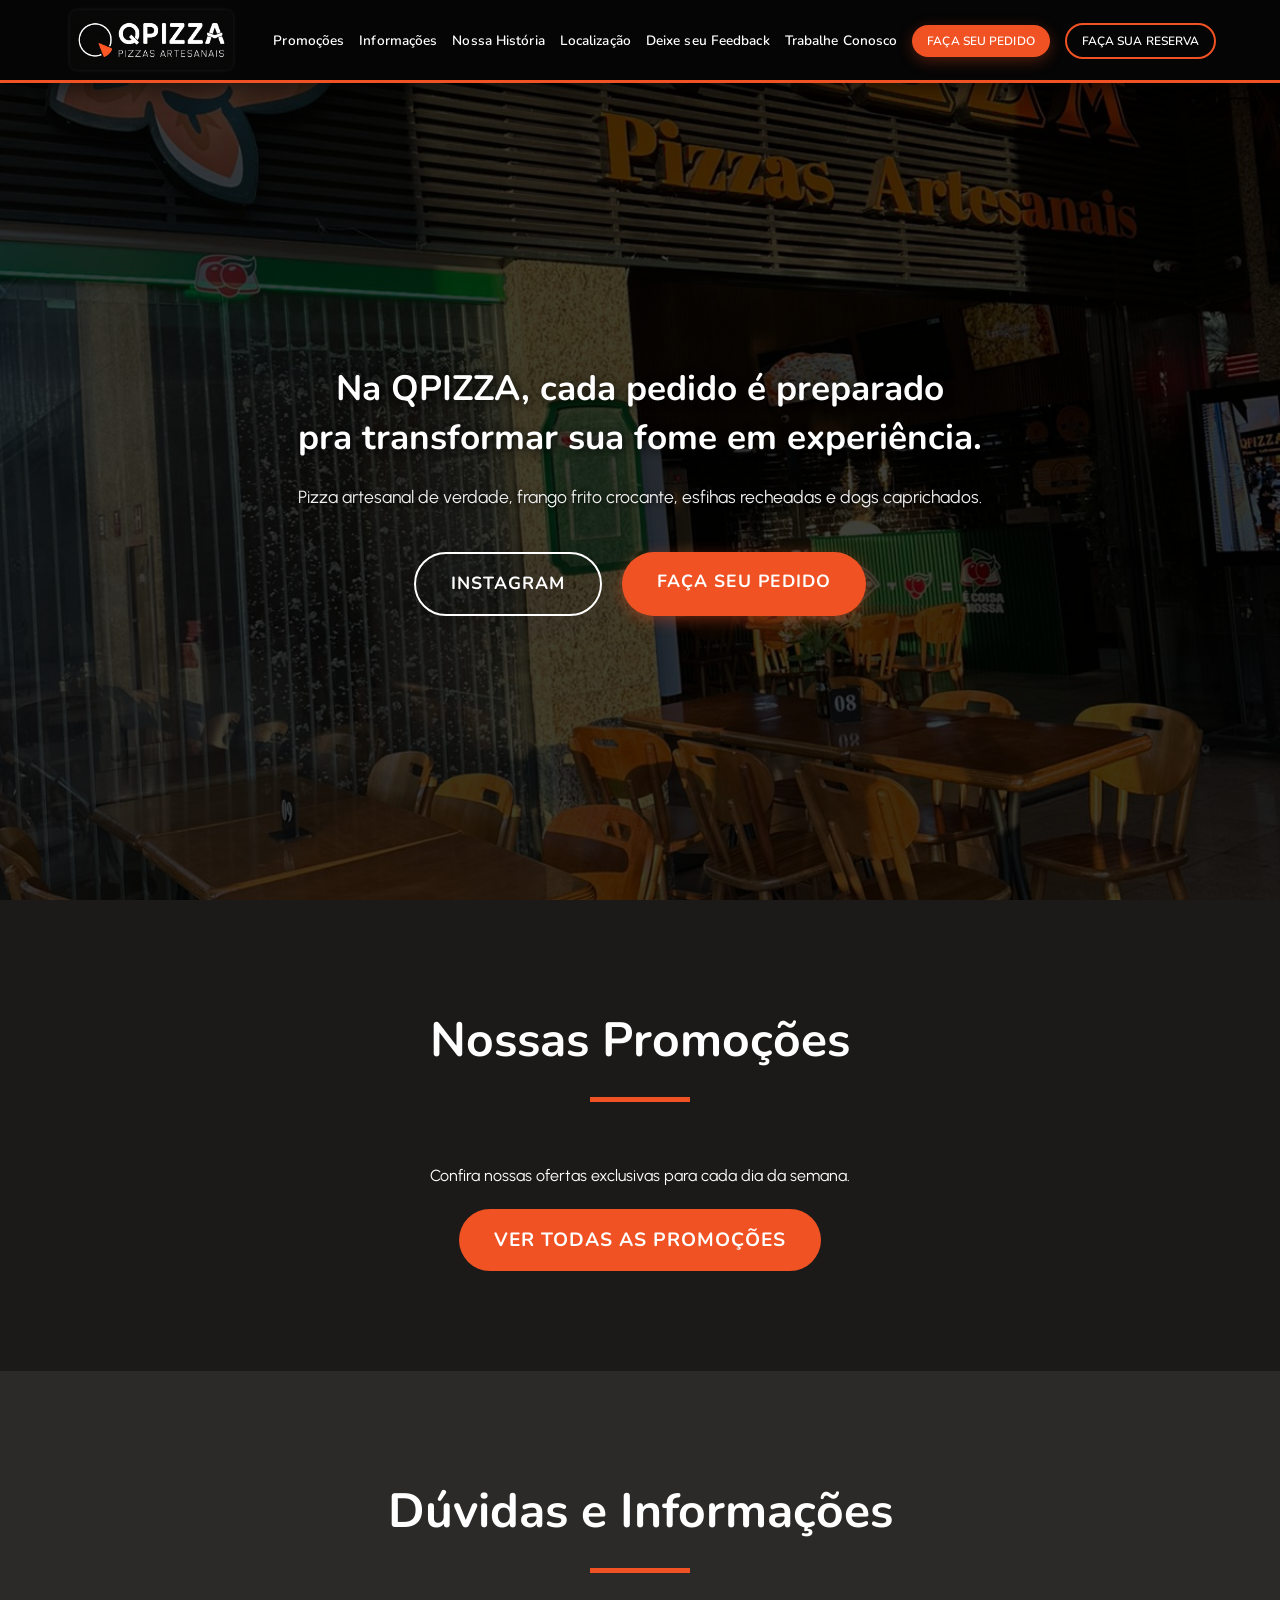
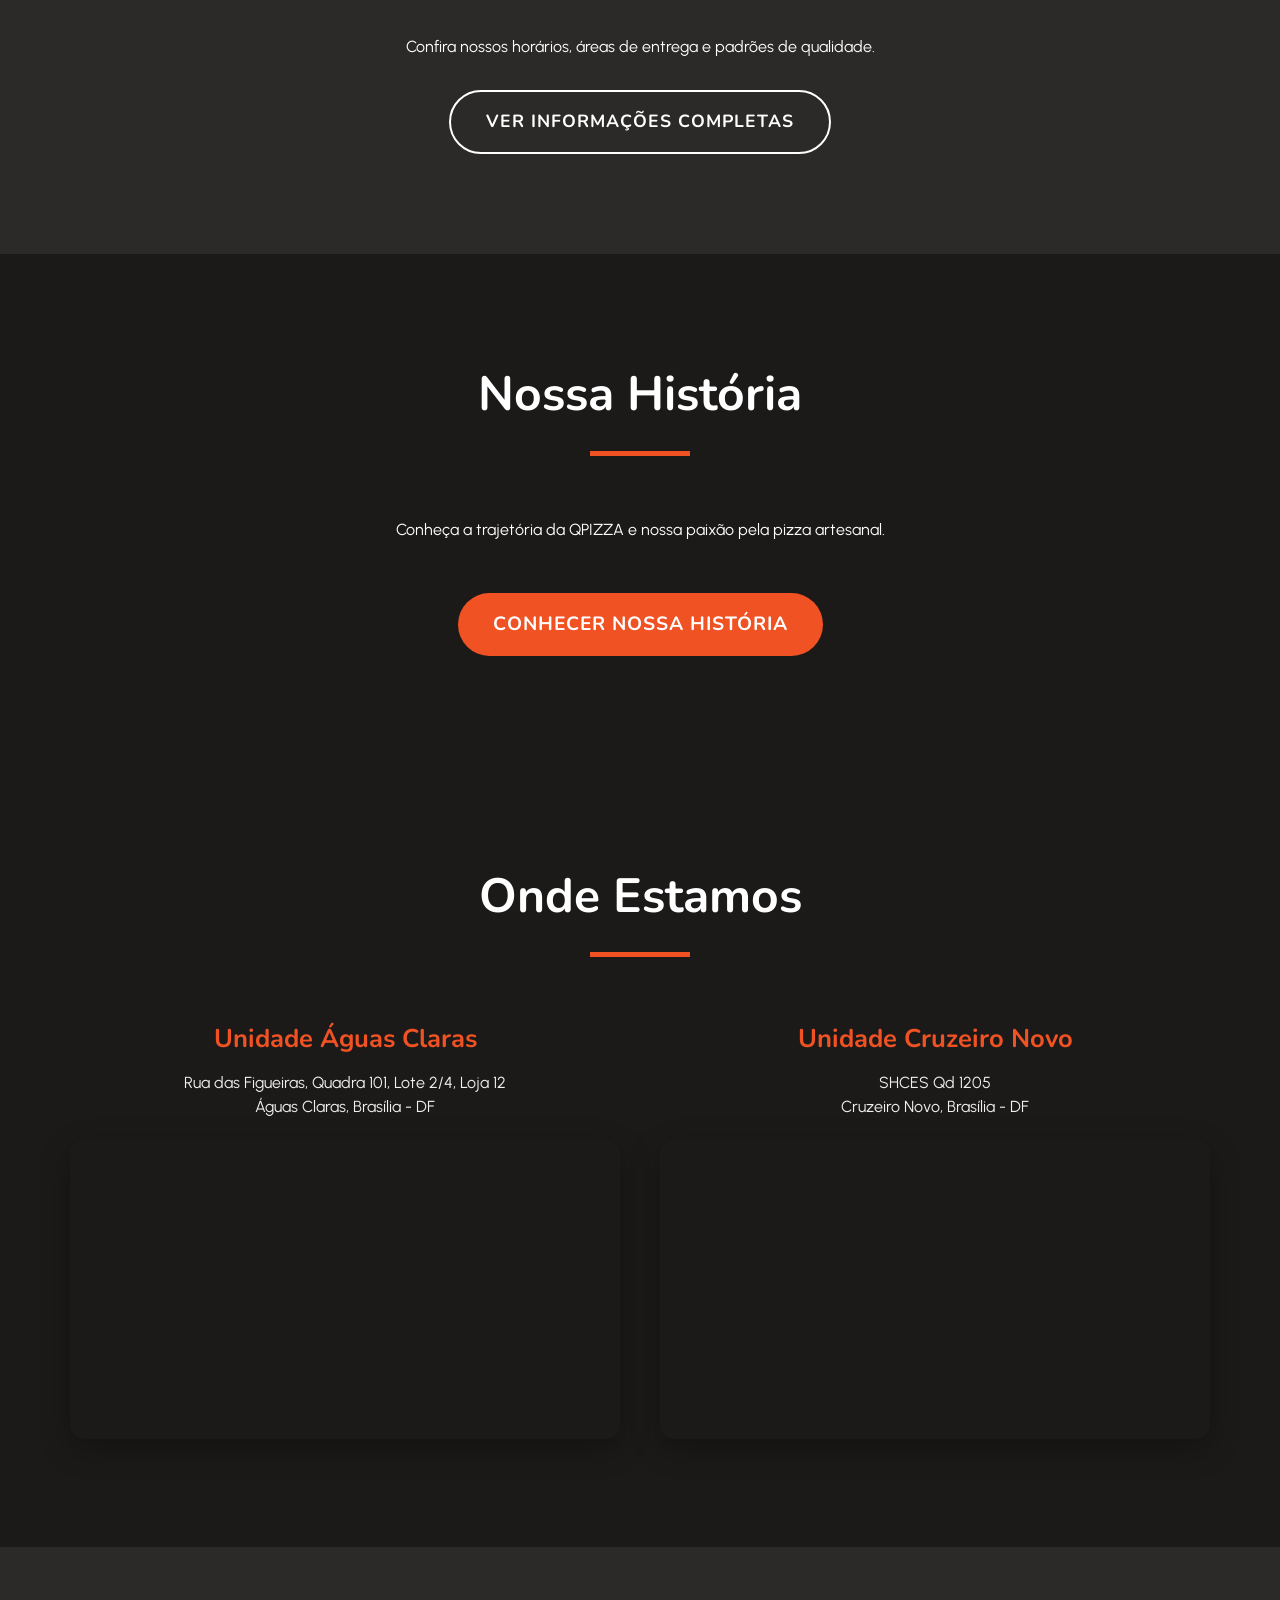
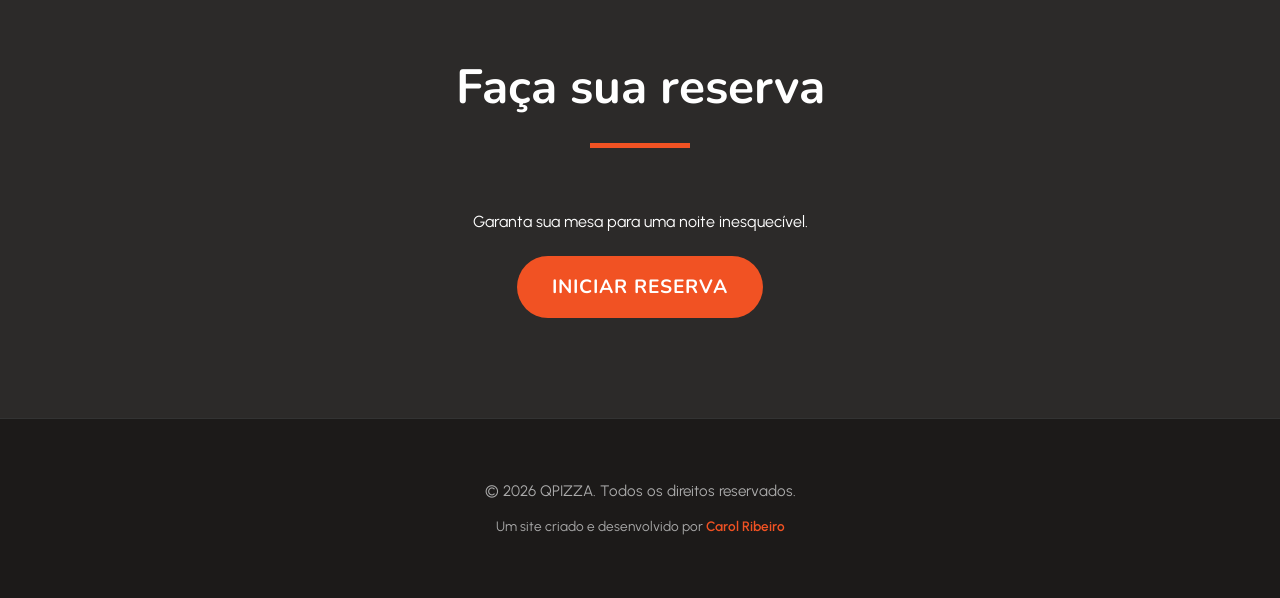
==== index.html @ 670485f4 "primeiro commit - site qpizza" ====
<!DOCTYPE html>
<html lang="pt-BR">
<head>
    <meta charset="UTF-8">
    <meta name="viewport" content="width=device-width, initial-scale=1.0">
    <title>QPIZZA - A Melhor Pizza da Região</title>
    <link rel="stylesheet" href="styles.css">
    <link rel="preconnect" href="https://fonts.googleapis.com">
    <link rel="preconnect" href="https://fonts.gstatic.com" crossorigin>
    <link href="https://fonts.googleapis.com/css2?family=Nunito:wght@700;800&family=Urbanist:wght@400;500;600&display=swap" rel="stylesheet">
</head>
<body>
    <header>
        <div class="container navbar">
            <div class="logo">
                <a href="index.html"><img src="qpizza2.logo.png" alt="QPIZZA Logo"></a>
            </div>
            <nav>
                <ul>
                    <li><a href="promocoes.html">Promoções</a></li>
                    <li><a href="informacoes.html">Informações</a></li>
                    <li><a href="historia.html">Nossa História</a></li>
                    <li><a href="index.html#localizacao">Localização</a></li>
                    <li><a href="feedback.html" target="_blank">Deixe seu Feedback</a></li>
                    <li><a href="trabalhe-conosco.html" target="_blank">Trabalhe Conosco</a></li>
                    <li><a href="#" class="btn-reserva btn-pedido-smart">Faça seu Pedido</a></li>
                    <li><a href="reserva.html" class="btn-reserva btn-reserva-outline">Faça sua reserva</a></li>
                </ul>
            </nav>
            <div class="menu-toggle" id="mobile-menu">
                <span></span>
                <span></span>
                <span></span>
            </div>
        </div>
    </header>

    <main>
        <section class="hero">
            <div class="container hero-content">
                <h1>Na QPIZZA, cada pedido é preparado<br>pra transformar sua fome em experiência.</h1>
                <p>Pizza artesanal de verdade, frango frito crocante, esfihas recheadas e dogs caprichados.</p>
                <div class="hero-buttons">
                    <a href="https://www.instagram.com/qpizzaartesanais/" target="_blank" class="btn btn-insta">Instagram</a>
                    <a href="#" class="btn btn-app btn-pedido-smart">Faça seu Pedido</a>
                </div>
            </div>
        </section>

        <section class="section">
            <div class="container text-center">
                <h2 class="section-title">Nossas Promoções</h2>
                <p>Confira nossas ofertas exclusivas para cada dia da semana.</p>
                <a href="promocoes.html" class="btn btn-cta">Ver todas as promoções</a>
            </div>
        </section>

        <section class="section bg-alt">
            <div class="container text-center">
                <h2 class="section-title">Dúvidas e Informações</h2>
                <p style="margin-bottom: 30px;">Confira nossos horários, áreas de entrega e padrões de qualidade.</p>
                <a href="informacoes.html" class="btn btn-insta">Ver informações completas</a>
            </div>
        </section>

        <section class="section">
            <div class="container text-center">
                <h2 class="section-title">Nossa História</h2>
                <p style="margin-bottom: 30px;">Conheça a trajetória da QPIZZA e nossa paixão pela pizza artesanal.</p>
                <a href="historia.html" class="btn btn-cta">Conhecer nossa história</a>
            </div>
        </section>

        <section id="localizacao" class="section">
            <div class="container">
                <h2 class="section-title">Onde Estamos</h2>
                <div class="locations-grid">
                    <!-- Unidade Águas Claras -->
                    <div class="location-item">
                        <div class="address">
                            <h3>Unidade Águas Claras</h3>
                            <p>Rua das Figueiras, Quadra 101, Lote 2/4, Loja 12</p>
                            <p>Águas Claras, Brasília - DF</p>
                        </div>
                        <div class="map-container">
                            <iframe 
                                src="https://www.google.com/maps/embed?pb=!1m18!1m12!1m3!1d3838.283187265113!2d-48.0268503!3d-15.8417122!2m3!1f0!2f0!3f0!3m2!1i1024!2i768!4f13.1!3m3!1m2!1s0x935a3311f9535f29%3A0xc6c4f9a742886a11!2sR.%20das%20Figueiras%2C%20101%20-%20%C3%81guas%20Claras%2C%20Bras%C3%ADlia%20-%20DF%2C%2071906-750!5e0!3m2!1spt-BR!2sbr!4v1716300000000!5m2!1spt-BR!2sbr" 
                                width="100%" 
                                height="300" 
                                style="border:0; border-radius: 15px; box-shadow: 0 10px 30px rgba(0,0,0,0.3);" 
                                allowfullscreen="" 
                                loading="lazy" 
                                referrerpolicy="no-referrer-when-downgrade">
                            </iframe>
                        </div>
                    </div>

                    <!-- Unidade Cruzeiro Novo -->
                    <div class="location-item">
                        <div class="address">
                            <h3>Unidade Cruzeiro Novo</h3>
                            <p>SHCES Qd 1205</p>
                            <p>Cruzeiro Novo, Brasília - DF</p>
                        </div>
                        <div class="map-container">
                            <iframe 
                                src="https://maps.google.com/maps?q=SHCES%20Qd%201205%20-%20Cruzeiro%20Novo%2C%20Bras%C3%ADlia%20-%20DF%2C%2070658-250&t=&z=15&ie=UTF8&iwloc=&output=embed" 
                                width="100%" 
                                height="300" 
                                style="border:0; border-radius: 15px; box-shadow: 0 10px 30px rgba(0,0,0,0.3);" 
                                allowfullscreen="" 
                                loading="lazy" 
                                referrerpolicy="no-referrer-when-downgrade">
                            </iframe>
                        </div>
                    </div>
                </div>
            </div>
        </section>

        <section id="reserva" class="section bg-alt">
            <div class="container text-center">
                <h2 class="section-title">Faça sua reserva</h2>
                <p>Garanta sua mesa para uma noite inesquecível.</p>
                <a href="reserva.html" class="btn btn-cta">Iniciar Reserva</a>
            </div>
        </section>
    </main>

    <!-- Modal de Seleção de App -->
    <div id="modal-app" class="modal">
        <div class="modal-content">
            <span class="close-modal" id="close-app-modal">&times;</span>
            <h3 style="color: var(--brand-orange); margin-bottom: 10px;">Baixe nosso App</h3>
            <p style="color: var(--text-muted);">Escolha sua loja de aplicativos para fazer seu pedido:</p>
            
            <div class="app-selection-grid">
                <a href="https://apps.apple.com/br/app/qpizza-artesanais/id6746797108" target="_blank" class="app-option">
                    <img src="https://upload.wikimedia.org/wikipedia/commons/6/67/App_Store_%28iOS%29.svg" alt="App Store">
                    <span>iOS (iPhone)</span>
                </a>
                <a href="https://play.google.com/store/apps/details?id=com.wabiz.delivery.qpizzapp" target="_blank" class="app-option">
                    <img src="https://upload.wikimedia.org/wikipedia/commons/d/d0/Google_Play_Arrow_logo.svg" alt="Google Play">
                    <span>Android</span>
                </a>
            </div>
        </div>
    </div>

    <footer>
        <div class="container text-center">
            <p>&copy; 2026 QPIZZA. Todos os direitos reservados.</p>
            <p style="margin-top: 10px; font-size: 0.85rem;">Um site criado e desenvolvido por <a href="https://www.instagram.com/carolribeirodev/" target="_blank" style="color: var(--brand-orange); text-decoration: none; font-weight: 600;">Carol Ribeiro</a></p>
        </div>
    </footer>

    <script>
        // Menu Mobile
        const menuToggle = document.getElementById('mobile-menu');
        const nav = document.querySelector('nav ul');
        menuToggle.addEventListener('click', () => {
            nav.classList.toggle('active');
            menuToggle.classList.toggle('active');
        });

        // App Selection Modal Logic
        const modalApp = document.getElementById('modal-app');
        const btnPedido = document.querySelectorAll('.btn-pedido-smart');
        const closeAppModal = document.getElementById('close-app-modal');

        btnPedido.forEach(btn => {
            btn.addEventListener('click', (e) => {
                e.preventDefault();
                modalApp.style.display = 'flex';
            });
        });

        closeAppModal.onclick = () => {
            modalApp.style.display = 'none';
        };

        window.onclick = (event) => {
            if (event.target == modalApp) {
                modalApp.style.display = 'none';
            }
        };
    </script>
</body>
</html>
---- styles.css ----
:root {
    --bg-dark: #1c1a19;
    --bg-alt: #2c2a29;
    --brand-orange: #f15223;
    --text-light: #ffffff;
    --text-muted: #dddddd;
    --transition: all 0.3s ease;
}

* {
    margin: 0;
    padding: 0;
    box-sizing: border-box;
}

body {
    font-family: 'Urbanist', sans-serif;
    background-color: var(--bg-dark);
    color: var(--text-light);
    line-height: 1.7;
    scroll-behavior: smooth;
    -webkit-font-smoothing: antialiased;
}

h1, h2, h3, h4, h5, h6 {
    font-family: 'Nunito', sans-serif;
}

.promo-price, .pizza-preco, .preco-unico {
    color: #ffffff;
    text-shadow: 0 0 18px rgba(241, 82, 35, 0.7);
}

nav a, .btn, .btn-reserva, .section-title {
    font-family: 'Nunito', sans-serif;
}

.container {
    max-width: 1200px;
    margin: 0 auto;
    padding: 0 30px;
}

.text-center {
    text-align: center;
}

/* Header & Navigation */
header {
    background-color: rgb(5, 5, 5);
    padding: 10px 0;
    position: fixed;
    width: 100%;
    top: 0;
    z-index: 1000;
    border-bottom: 3px solid var(--brand-orange);
    box-shadow: 0 4px 20px rgba(0,0,0,0.5);
}

.navbar {
    display: flex;
    justify-content: space-between;
    align-items: center;
    flex-wrap: nowrap; /* Force single line */
}

.logo {
    flex-shrink: 0; /* Don't allow logo to shrink */
}

.logo img {
    height: 60px; /* Slightly reduced base height */
    width: auto;
    object-fit: contain;
    display: block;
    border-radius: 8px;
    transition: var(--transition);
    filter: brightness(1.1) contrast(1.1) drop-shadow(0 0 2px rgba(255,255,255,0.1));
}

nav {
    flex-grow: 1;
    display: flex;
    justify-content: flex-end;
    padding-left: 40px; /* Increased spacing between logo and menu */
}

nav ul {
    display: flex;
    list-style: none;
    align-items: center;
    gap: 15px; /* Balanced spacing */
}

nav ul li {
    margin-left: 0;
}

nav ul li a {
    color: var(--text-light);
    text-decoration: none;
    font-weight: 600;
    font-size: 0.85rem; /* Better base size for 7 items */
    letter-spacing: 0.1px;
    transition: var(--transition);
    white-space: nowrap;
}

nav ul li a:hover {
    color: var(--brand-orange);
}

.btn-reserva {
    background-color: var(--brand-orange);
    padding: 8px 15px;
    border-radius: 50px;
    color: #fff !important;
    text-transform: uppercase;
    font-size: 0.75rem !important;
    box-shadow: 0 4px 15px rgba(241, 82, 35, 0.3);
}

.btn-reserva-outline {
    background-color: transparent !important;
    border: 2px solid var(--brand-orange);
    box-shadow: none !important;
}

.btn-reserva:hover {
    background-color: #d1421b;
    transform: translateY(-2px);
}

.btn-reserva-outline:hover {
    background-color: var(--brand-orange) !important;
    color: #fff !important;
}

/* Intermediate screens adjustment */
@media (max-width: 1200px) and (min-width: 1025px) {
    .container {
        padding: 0 15px;
    }
    nav ul {
        gap: 10px;
    }
    nav ul li a {
        font-size: 0.8rem;
    }
}

@media (max-width: 1024px) and (min-width: 769px) {
    .container {
        padding: 0 10px;
    }
    .logo img {
        height: 45px;
    }
    nav ul {
        gap: 8px;
    }
    nav ul li a {
        font-size: 0.75rem;
    }
    .btn-reserva {
        padding: 5px 10px;
        font-size: 0.7rem !important;
    }
}

/* Mobile Menu */
.menu-toggle {
    display: none;
    flex-direction: column;
    cursor: pointer;
}

.menu-toggle span {
    width: 25px;
    height: 3px;
    background-color: var(--text-light);
    margin: 4px 0;
    transition: var(--transition);
}

/* Hero Section */
.hero {
    height: 100vh;
    background: linear-gradient(rgba(0,0,0,0.75), rgba(0,0,0,0.75)), url('fundo site.jpeg') center/cover no-repeat;
    display: flex;
    align-items: center;
    justify-content: center;
    text-align: center;
    padding-top: 80px;
}

.hero-content h1 {
    font-size: 2.2rem;
    font-weight: 700;
    margin-bottom: 20px;
    color: #ffffff;
    text-shadow: 2px 2px 10px rgba(0,0,0,0.8);
    line-height: 1.4;
    max-width: 900px;
    margin-left: auto;
    margin-right: auto;
    white-space: nowrap;
}

.hero-content p {
    font-size: 1.1rem;
    margin-bottom: 40px;
    color: #f0f0f0;
    white-space: nowrap;
    margin-left: auto;
    margin-right: auto;
    text-shadow: 1px 1px 5px rgba(0,0,0,0.8);
}

.hero-buttons {
    display: flex;
    gap: 20px;
    justify-content: center;
}

.btn {
    display: inline-block;
    padding: 15px 35px;
    border-radius: 50px;
    text-decoration: none;
    font-weight: 700;
    font-size: 1.1rem;
    transition: var(--transition);
    cursor: pointer;
    text-transform: uppercase;
    letter-spacing: 1px;
}

.btn-insta {
    background-color: transparent;
    border: 2px solid #ffffff;
    color: #ffffff;
}

.btn-insta:hover {
    background-color: #ffffff;
    color: var(--bg-dark);
    transform: translateY(-3px);
}

.btn-app {
    background-color: var(--brand-orange);
    color: #fff;
    box-shadow: 0 4px 15px rgba(241, 82, 35, 0.4);
}

.btn-app:hover {
    background-color: #d1421b;
    transform: translateY(-3px);
}

.btn-cta {
    background-color: var(--brand-orange);
    color: #fff;
    font-size: 1.2rem;
    margin-top: 20px;
}

/* Sections */
.section {
    padding: 100px 0;
}

.bg-alt {
    background-color: var(--bg-alt);
}

.section-title {
    text-align: center;
    font-size: 3rem;
    font-weight: 700;
    margin-bottom: 60px;
    position: relative;
    padding-bottom: 20px;
    color: #ffffff;
}

.section-title::after {
    content: '';
    position: absolute;
    width: 100px;
    height: 5px;
    background-color: var(--brand-orange);
    bottom: 0;
    left: 50%;
    transform: translateX(-50%);
}

/* Grid & Cards */
.grid {
    display: grid;
    grid-template-columns: repeat(auto-fit, minmax(320px, 1fr));
    gap: 40px;
}

.card {
    background-color: var(--bg-alt);
    padding: 40px;
    border-radius: 15px;
    border-left: 8px solid var(--brand-orange);
    transition: var(--transition);
    box-shadow: 0 10px 30px rgba(0,0,0,0.2);
}

.card:hover {
    transform: translateY(-10px);
    box-shadow: 0 15px 40px rgba(0,0,0,0.4);
}

.card h3 {
    color: var(--brand-orange);
    font-size: 1.6rem;
    font-weight: 700;
    margin-bottom: 15px;
}

.card p {
    font-size: 1.1rem;
    color: #eeeeee;
}

/* Info & Location */
.info-content p {
    margin-bottom: 20px;
    font-size: 1.2rem;
    color: #f9f9f9;
}

.info-content strong {
    color: var(--brand-orange);
}

.locations-grid {
    display: grid;
    grid-template-columns: repeat(auto-fit, minmax(300px, 1fr)); /* Adjusted min-width */
    gap: 40px;
}

.location-item {
    display: flex;
    flex-direction: column;
    gap: 20px;
}

.address {
    text-align: center;
    color: #f0f0f0;
}

.address h3 {
    color: var(--brand-orange);
    font-size: 1.6rem; /* Slightly smaller */
    margin-bottom: 10px;
    font-weight: 700;
}

.address p {
    font-size: 1rem;
    line-height: 1.5;
}

/* Footer */
footer {
    padding: 60px 0;
    border-top: 1px solid #333;
    color: #aaaaaa;
    font-size: 0.95rem;
}

/* Modal Styles */
.modal {
    display: none;
    position: fixed;
    z-index: 2000;
    left: 0;
    top: 0;
    width: 100%;
    height: 100%;
    background-color: rgba(0,0,0,0.85);
    align-items: center;
    justify-content: center;
    backdrop-filter: blur(5px);
}

.modal-content {
    background-color: var(--bg-alt);
    padding: 40px;
    border-radius: 20px;
    width: 90%;
    max-width: 500px;
    position: relative;
    box-shadow: 0 20px 50px rgba(0,0,0,0.5);
    border: 1px solid #444;
    text-align: center;
}

.app-selection-grid {
    display: grid;
    grid-template-columns: 1fr 1fr;
    gap: 20px;
    margin-top: 30px;
}

.app-option {
    display: flex;
    flex-direction: column;
    align-items: center;
    gap: 15px;
    padding: 20px;
    background-color: #1c1a19;
    border-radius: 15px;
    text-decoration: none;
    color: #fff;
    transition: var(--transition);
    border: 1px solid transparent;
}

.app-option:hover {
    transform: translateY(-5px);
    border-color: var(--brand-orange);
    background-color: #252322;
}

.app-option img {
    width: 50px;
    height: 50px;
}

.app-option span {
    font-weight: 600;
    font-size: 0.9rem;
}

.close-modal {
    position: absolute;
    right: 20px;
    top: 15px;
    font-size: 30px;
    color: #fff;
    cursor: pointer;
    transition: var(--transition);
}

.close-modal:hover {
    color: var(--brand-orange);
}

.modal-content h3 {
    margin-bottom: 25px;
    color: var(--brand-orange);
    text-align: center;
    font-size: 1.8rem;
}

.form-group {
    margin-bottom: 20px;
}

.form-group label {
    display: block;
    margin-bottom: 8px;
    font-weight: 600;
    color: #ddd;
}

.form-group input, .form-group select {
    width: 100%;
    padding: 12px;
    border-radius: 8px;
    border: 1px solid #444;
    background-color: #1c1a19;
    color: #fff;
    font-family: inherit;
    font-size: 1rem;
}

.form-group input:focus {
    outline: none;
    border-color: var(--brand-orange);
}

.w-100 {
    width: 100%;
}

/* Success Step */
.success-icon {
    font-size: 4rem;
    margin-bottom: 20px;
}

.verificador-box {
    background-color: #1c1a19;
    padding: 20px;
    border-radius: 12px;
    border: 2px dashed var(--brand-orange);
    margin: 25px 0;
}

#codigo-verificador {
    font-size: 2rem;
    font-weight: 700;
    color: var(--brand-orange);
    letter-spacing: 3px;
    margin-top: 5px;
}

.warning-text {
    color: #ffcc00;
    margin-bottom: 25px;
}

/* Responsive */
@media (max-width: 992px) {
    .hero-content h1 {
        font-size: 3.2rem;
    }
}

@media (max-width: 768px) {
    .container {
        padding: 0 20px;
    }

    /* Navbar Mobile Fix */
    header {
        padding: 5px 0;
    }

    .navbar {
        height: 70px;
    }

    .logo img {
        height: 50px;
    }

    nav ul {
        display: none;
        flex-direction: column;
        position: absolute;
        top: 100%;
        left: 0;
        width: 100%;
        background-color: rgba(28, 26, 25, 0.98);
        padding: 30px 20px;
        border-bottom: 3px solid var(--brand-orange);
        box-shadow: 0 10px 20px rgba(0,0,0,0.5);
        max-height: calc(100vh - 70px);
        overflow-y: auto;
    }

    nav ul.active {
        display: flex;
    }

    nav ul li {
        margin: 10px 0;
        width: 100%;
        text-align: center;
    }

    nav ul li a {
        display: block;
        padding: 10px;
        font-size: 1.2rem;
    }

    .btn-reserva {
        display: inline-block !important;
        width: auto;
        margin-top: 10px;
    }

    .menu-toggle {
        display: flex;
        padding: 10px;
    }

    /* Hero Responsive */
    .hero {
        padding-top: 100px;
        height: auto;
        min-height: 100vh;
    }

    .hero-content h1 {
        font-size: 2.5rem;
    }

    .hero-content p {
        font-size: 1.1rem;
        padding: 0 10px;
    }

    .hero-buttons {
        flex-direction: column;
        gap: 15px;
        padding: 0 40px;
    }

    .btn {
        width: 100%;
        padding: 12px 20px;
    }

    /* Sections */
    .section {
        padding: 60px 0;
    }

    .section-title {
        font-size: 2rem;
        margin-bottom: 40px;
    }

    .grid {
        grid-template-columns: 1fr;
        gap: 20px;
    }

    .card {
        padding: 25px;
    }

    .map-container iframe {
        height: 250px;
    }
}

@media (max-width: 480px) {
    .hero-content h1 {
        font-size: 2rem;
    }
    
    .section-title {
        font-size: 1.8rem;
    }

    .reserva-container {
        padding: 25px 15px;
    }
}
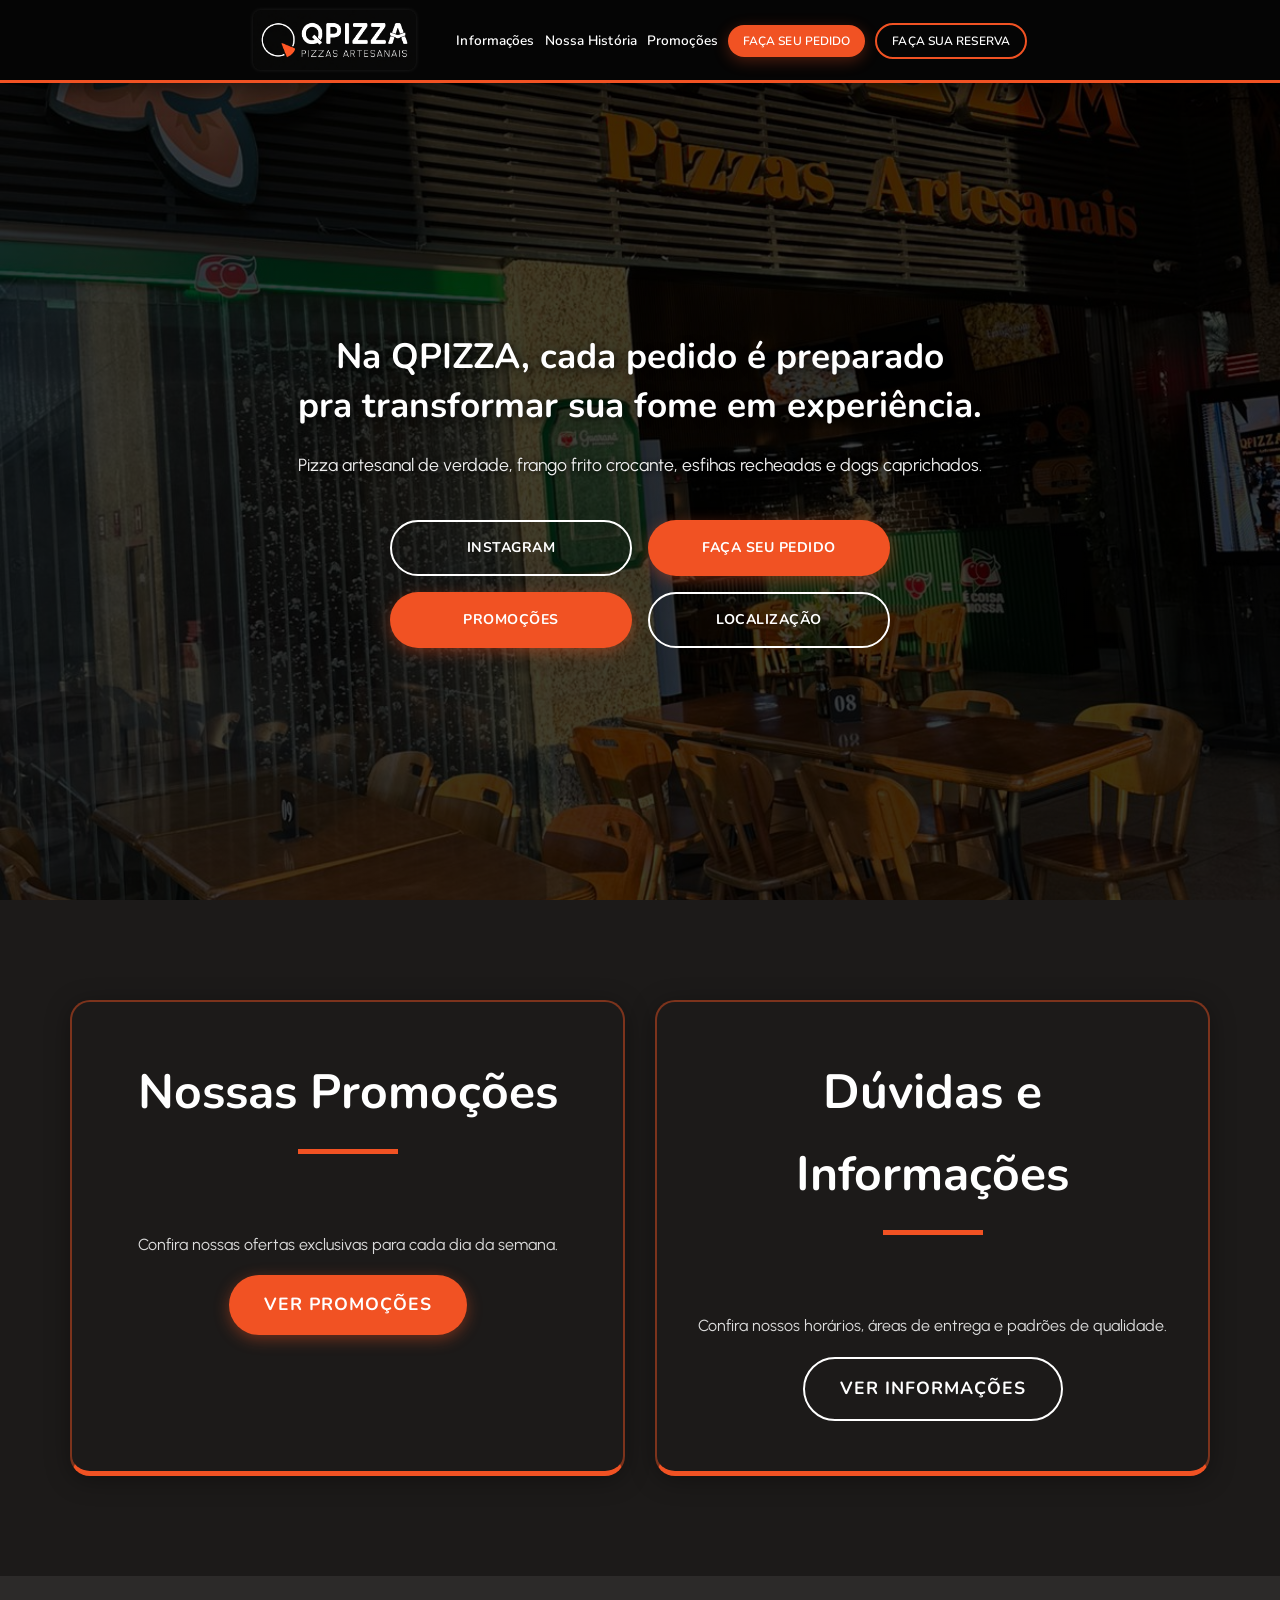
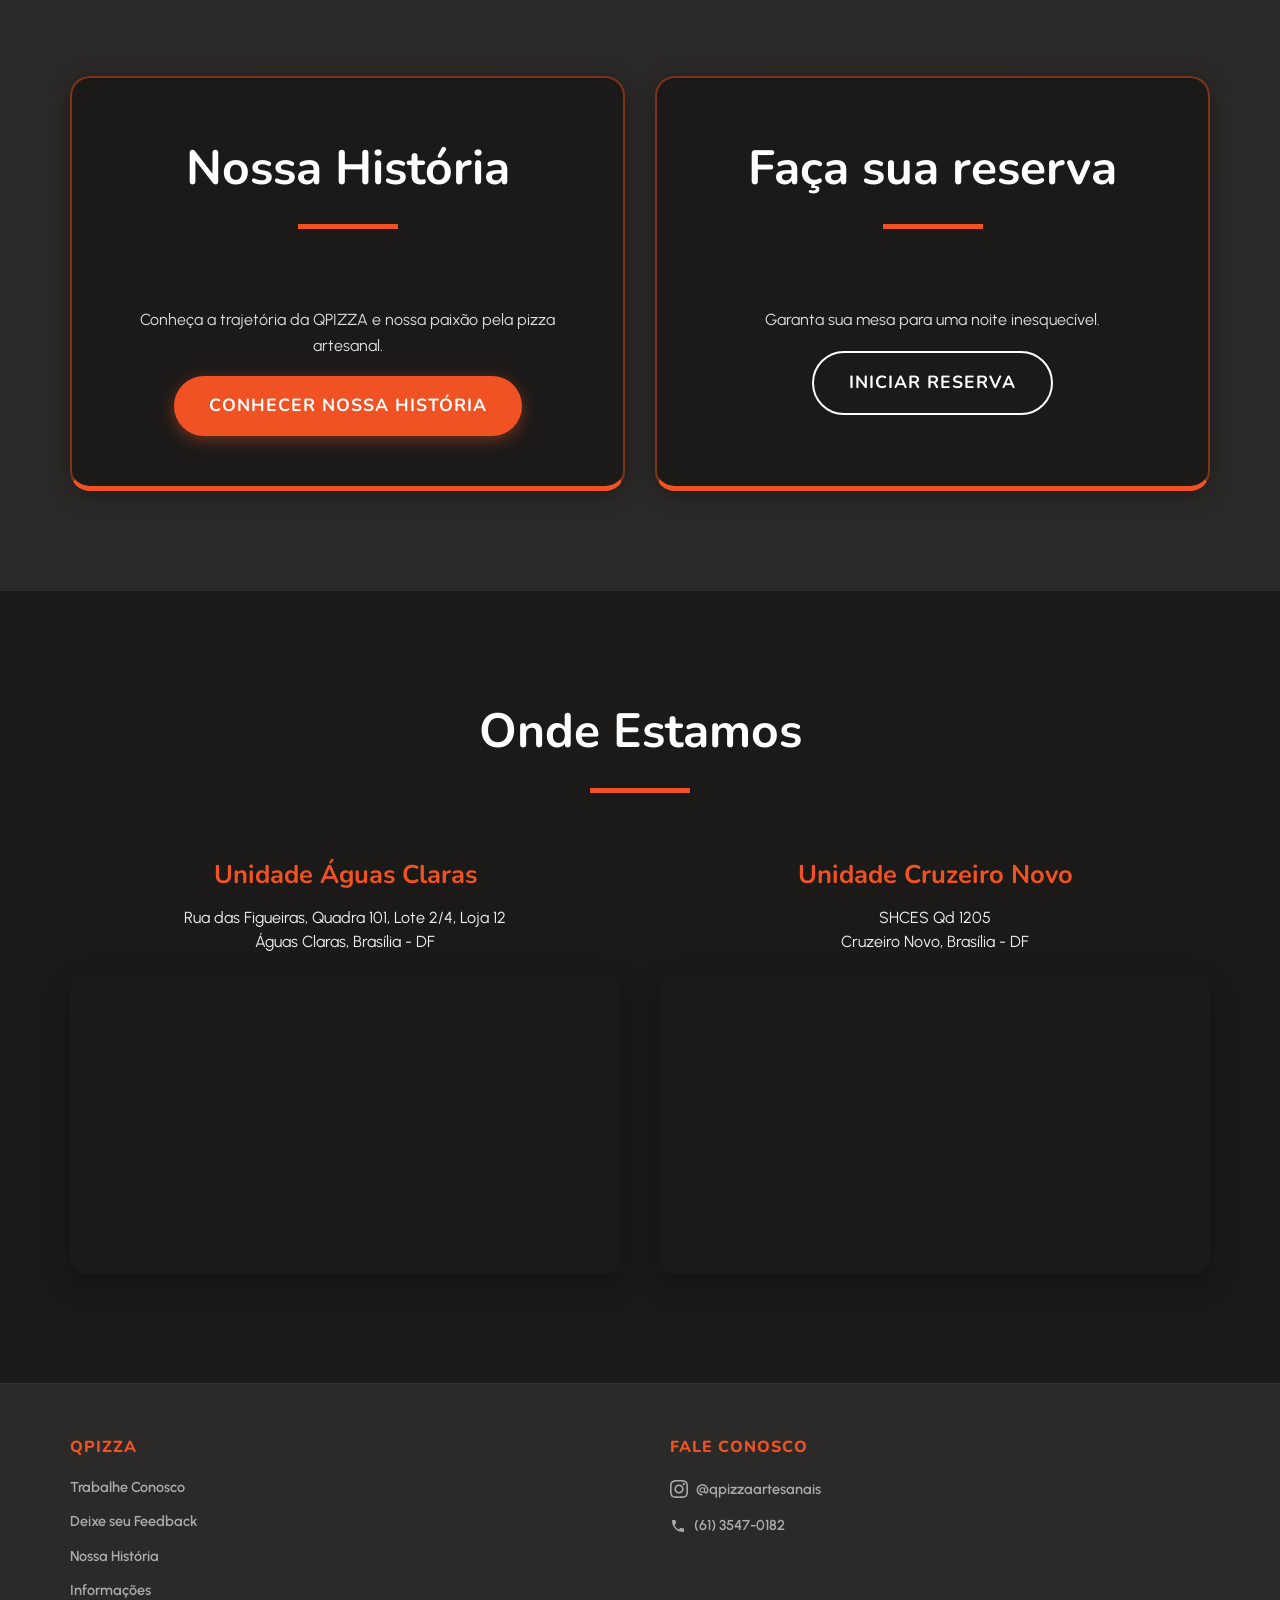
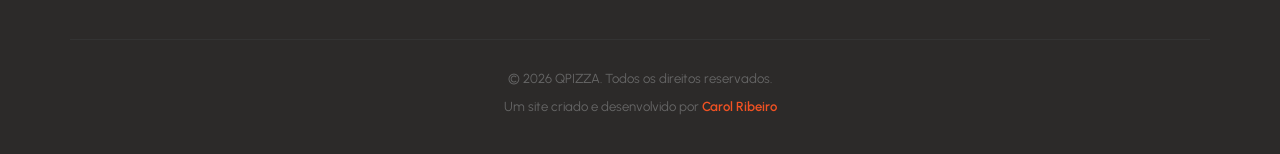
==== commit da9f910a: "Atualização" ====
--- a/index.html
+++ b/index.html
@@ -3,6 +3,8 @@
 <head>
     <meta charset="UTF-8">
     <meta name="viewport" content="width=device-width, initial-scale=1.0">
+    <link rel="icon" href="qpizza_favicon.ico">
+    <link rel="apple-touch-icon" href="qpizza_favicon-512.png">
     <title>QPIZZA - A Melhor Pizza da Região</title>
     <link rel="stylesheet" href="styles.css">
     <link rel="preconnect" href="https://fonts.googleapis.com">
@@ -17,13 +19,10 @@
             </div>
             <nav>
                 <ul>
-                    <li><a href="promocoes.html">Promoções</a></li>
                     <li><a href="informacoes.html">Informações</a></li>
                     <li><a href="historia.html">Nossa História</a></li>
-                    <li><a href="index.html#localizacao">Localização</a></li>
-                    <li><a href="feedback.html" target="_blank">Deixe seu Feedback</a></li>
-                    <li><a href="trabalhe-conosco.html" target="_blank">Trabalhe Conosco</a></li>
-                    <li><a href="#" class="btn-reserva btn-pedido-smart">Faça seu Pedido</a></li>
+                    <li><a href="promocoes.html">Promoções</a></li>
+                    <li><a href="https://qpizza.wabiz.delivery/#!#setStore" target="_blank" class="btn-reserva">Faça seu Pedido</a></li>
                     <li><a href="reserva.html" class="btn-reserva btn-reserva-outline">Faça sua reserva</a></li>
                 </ul>
             </nav>
@@ -42,32 +41,44 @@
                 <p>Pizza artesanal de verdade, frango frito crocante, esfihas recheadas e dogs caprichados.</p>
                 <div class="hero-buttons">
                     <a href="https://www.instagram.com/qpizzaartesanais/" target="_blank" class="btn btn-insta">Instagram</a>
-                    <a href="#" class="btn btn-app btn-pedido-smart">Faça seu Pedido</a>
+                    <a href="https://qpizza.wabiz.delivery/#!#setStore" target="_blank" class="btn btn-app">Faça seu Pedido</a>
+                    <a href="promocoes.html" class="btn btn-app">Promoções</a>
+                    <a href="#localizacao" class="btn btn-insta">Localização</a>
                 </div>
             </div>
         </section>
 
         <section class="section">
-            <div class="container text-center">
-                <h2 class="section-title">Nossas Promoções</h2>
-                <p>Confira nossas ofertas exclusivas para cada dia da semana.</p>
-                <a href="promocoes.html" class="btn btn-cta">Ver todas as promoções</a>
+            <div class="container">
+                <div class="destaques-grid">
+                    <div class="destaque-card destaque-card-marcado">
+                        <h2 class="section-title">Nossas Promoções</h2>
+                        <p>Confira nossas ofertas exclusivas para cada dia da semana.</p>
+                        <a href="promocoes.html" class="btn btn-app">Ver promoções</a>
+                    </div>
+                    <div class="destaque-card destaque-card-marcado">
+                        <h2 class="section-title">Dúvidas e Informações</h2>
+                        <p>Confira nossos horários, áreas de entrega e padrões de qualidade.</p>
+                        <a href="informacoes.html" class="btn btn-insta">Ver informações</a>
+                    </div>
+                </div>
             </div>
         </section>
 
         <section class="section bg-alt">
-            <div class="container text-center">
-                <h2 class="section-title">Dúvidas e Informações</h2>
-                <p style="margin-bottom: 30px;">Confira nossos horários, áreas de entrega e padrões de qualidade.</p>
-                <a href="informacoes.html" class="btn btn-insta">Ver informações completas</a>
-            </div>
-        </section>
-
-        <section class="section">
-            <div class="container text-center">
-                <h2 class="section-title">Nossa História</h2>
-                <p style="margin-bottom: 30px;">Conheça a trajetória da QPIZZA e nossa paixão pela pizza artesanal.</p>
-                <a href="historia.html" class="btn btn-cta">Conhecer nossa história</a>
+            <div class="container">
+                <div class="destaques-grid">
+                    <div class="destaque-card destaque-card-marcado">
+                        <h2 class="section-title">Nossa História</h2>
+                        <p>Conheça a trajetória da QPIZZA e nossa paixão pela pizza artesanal.</p>
+                        <a href="historia.html" class="btn btn-app">Conhecer nossa história</a>
+                    </div>
+                    <div class="destaque-card destaque-card-marcado">
+                        <h2 class="section-title">Faça sua reserva</h2>
+                        <p>Garanta sua mesa para uma noite inesquecível.</p>
+                        <a href="reserva.html" class="btn btn-insta">Iniciar Reserva</a>
+                    </div>
+                </div>
             </div>
         </section>
 
@@ -118,39 +129,34 @@
             </div>
         </section>
 
-        <section id="reserva" class="section bg-alt">
-            <div class="container text-center">
-                <h2 class="section-title">Faça sua reserva</h2>
-                <p>Garanta sua mesa para uma noite inesquecível.</p>
-                <a href="reserva.html" class="btn btn-cta">Iniciar Reserva</a>
-            </div>
-        </section>
     </main>
 
-    <!-- Modal de Seleção de App -->
-    <div id="modal-app" class="modal">
-        <div class="modal-content">
-            <span class="close-modal" id="close-app-modal">&times;</span>
-            <h3 style="color: var(--brand-orange); margin-bottom: 10px;">Baixe nosso App</h3>
-            <p style="color: var(--text-muted);">Escolha sua loja de aplicativos para fazer seu pedido:</p>
-            
-            <div class="app-selection-grid">
-                <a href="https://apps.apple.com/br/app/qpizza-artesanais/id6746797108" target="_blank" class="app-option">
-                    <img src="https://upload.wikimedia.org/wikipedia/commons/6/67/App_Store_%28iOS%29.svg" alt="App Store">
-                    <span>iOS (iPhone)</span>
-                </a>
-                <a href="https://play.google.com/store/apps/details?id=com.wabiz.delivery.qpizzapp" target="_blank" class="app-option">
-                    <img src="https://upload.wikimedia.org/wikipedia/commons/d/d0/Google_Play_Arrow_logo.svg" alt="Google Play">
-                    <span>Android</span>
-                </a>
+    <footer>
+        <div class="container">
+            <div class="footer-content">
+                <div class="footer-links">
+                    <span class="footer-heading">QPIZZA</span>
+                    <a href="trabalhe-conosco.html">Trabalhe Conosco</a>
+                    <a href="feedback.html">Deixe seu Feedback</a>
+                    <a href="historia.html">Nossa História</a>
+                    <a href="informacoes.html">Informações</a>
+                </div>
+                <div class="footer-contato">
+                    <span class="footer-heading">Fale Conosco</span>
+                    <a href="https://www.instagram.com/qpizzaartesanais/" target="_blank" class="footer-insta">
+                        <svg xmlns="http://www.w3.org/2000/svg" viewBox="0 0 24 24" width="18" height="18" fill="currentColor"><path d="M12 2.163c3.204 0 3.584.012 4.85.07 3.252.148 4.771 1.691 4.919 4.919.058 1.265.069 1.645.069 4.849 0 3.205-.012 3.584-.069 4.849-.149 3.225-1.664 4.771-4.919 4.919-1.266.058-1.644.07-4.85.07-3.204 0-3.584-.012-4.849-.07-3.26-.149-4.771-1.699-4.919-4.92-.058-1.265-.07-1.644-.07-4.849 0-3.204.013-3.583.07-4.849.149-3.227 1.664-4.771 4.919-4.919 1.266-.057 1.645-.069 4.849-.069zm0-2.163c-3.259 0-3.667.014-4.947.072-4.358.2-6.78 2.618-6.98 6.98-.059 1.281-.073 1.689-.073 4.948 0 3.259.014 3.668.072 4.948.2 4.358 2.618 6.78 6.98 6.98 1.281.058 1.689.072 4.948.072 3.259 0 3.668-.014 4.948-.072 4.354-.2 6.782-2.618 6.979-6.98.059-1.28.073-1.689.073-4.948 0-3.259-.014-3.667-.072-4.947-.196-4.354-2.617-6.78-6.979-6.98-1.281-.059-1.69-.073-4.949-.073zm0 5.838c-3.403 0-6.162 2.759-6.162 6.162s2.759 6.163 6.162 6.163 6.162-2.759 6.162-6.163c0-3.403-2.759-6.162-6.162-6.162zm0 10.162c-2.209 0-4-1.79-4-4 0-2.209 1.791-4 4-4s4 1.791 4 4c0 2.21-1.791 4-4 4zm6.406-11.845c-.796 0-1.441.645-1.441 1.44s.645 1.44 1.441 1.44c.795 0 1.439-.645 1.439-1.44s-.644-1.44-1.439-1.44z"/></svg>
+                        @qpizzaartesanais
+                    </a>
+                    <a href="tel:+556135470182" class="footer-tel">
+                        <svg xmlns="http://www.w3.org/2000/svg" viewBox="0 0 24 24" width="16" height="16" fill="currentColor"><path d="M6.62 10.79c1.44 2.83 3.76 5.14 6.59 6.59l2.2-2.2c.27-.27.67-.36 1.02-.24 1.12.37 2.33.57 3.57.57.55 0 1 .45 1 1V20c0 .55-.45 1-1 1-9.39 0-17-7.61-17-17 0-.55.45-1 1-1h3.5c.55 0 1 .45 1 1 0 1.25.2 2.45.57 3.57.11.35.03.74-.25 1.02l-2.2 2.2z"/></svg>
+                        (61) 3547-0182
+                    </a>
+                </div>
             </div>
-        </div>
-    </div>
-
-    <footer>
-        <div class="container text-center">
-            <p>&copy; 2026 QPIZZA. Todos os direitos reservados.</p>
-            <p style="margin-top: 10px; font-size: 0.85rem;">Um site criado e desenvolvido por <a href="https://www.instagram.com/carolribeirodev/" target="_blank" style="color: var(--brand-orange); text-decoration: none; font-weight: 600;">Carol Ribeiro</a></p>
+            <div class="footer-bottom">
+                <p>&copy; 2026 QPIZZA. Todos os direitos reservados.</p>
+                <p>Um site criado e desenvolvido por <a href="https://www.instagram.com/carolribeirodev/" target="_blank">Carol Ribeiro</a></p>
+            </div>
         </div>
     </footer>
 
@@ -162,28 +168,11 @@
             nav.classList.toggle('active');
             menuToggle.classList.toggle('active');
         });
+        nav.querySelectorAll('a').forEach(a => a.addEventListener('click', () => {
+            nav.classList.remove('active');
+            menuToggle.classList.remove('active');
+        }));
 
-        // App Selection Modal Logic
-        const modalApp = document.getElementById('modal-app');
-        const btnPedido = document.querySelectorAll('.btn-pedido-smart');
-        const closeAppModal = document.getElementById('close-app-modal');
-
-        btnPedido.forEach(btn => {
-            btn.addEventListener('click', (e) => {
-                e.preventDefault();
-                modalApp.style.display = 'flex';
-            });
-        });
-
-        closeAppModal.onclick = () => {
-            modalApp.style.display = 'none';
-        };
-
-        window.onclick = (event) => {
-            if (event.target == modalApp) {
-                modalApp.style.display = 'none';
-            }
-        };
     </script>
 </body>
 </html>
--- a/styles.css
+++ b/styles.css
@@ -11,6 +11,7 @@
     margin: 0;
     padding: 0;
     box-sizing: border-box;
+    cursor: url("data:image/svg+xml;utf8,<svg xmlns='http://www.w3.org/2000/svg' width='32' height='32'><text y='28' font-size='26'>🍕</text></svg>") 4 4, auto !important;
 }
 
 body {
@@ -59,9 +60,10 @@
 
 .navbar {
     display: flex;
-    justify-content: space-between;
+    justify-content: center;
     align-items: center;
-    flex-wrap: nowrap; /* Force single line */
+    flex-wrap: nowrap;
+    gap: 40px;
 }
 
 .logo {
@@ -79,17 +81,14 @@
 }
 
 nav {
-    flex-grow: 1;
-    display: flex;
-    justify-content: flex-end;
-    padding-left: 40px; /* Increased spacing between logo and menu */
+    display: flex;
 }
 
 nav ul {
     display: flex;
     list-style: none;
     align-items: center;
-    gap: 15px; /* Balanced spacing */
+    gap: 10px;
 }
 
 nav ul li {
@@ -181,6 +180,18 @@
     background-color: var(--text-light);
     margin: 4px 0;
     transition: var(--transition);
+    transform-origin: center;
+}
+
+.menu-toggle.active span:nth-child(1) {
+    transform: translateY(7px) rotate(45deg);
+}
+.menu-toggle.active span:nth-child(2) {
+    opacity: 0;
+    transform: scaleX(0);
+}
+.menu-toggle.active span:nth-child(3) {
+    transform: translateY(-7px) rotate(-45deg);
 }
 
 /* Hero Section */
@@ -218,9 +229,20 @@
 }
 
 .hero-buttons {
-    display: flex;
-    gap: 20px;
+    display: grid;
+    grid-template-columns: 1fr 1fr;
+    gap: 16px;
+    max-width: 500px;
+    margin: 0 auto;
+}
+.hero-buttons .btn {
+    font-size: 0.88rem;
+    letter-spacing: 0.5px;
+    padding: 14px 20px;
+    display: flex;
+    align-items: center;
     justify-content: center;
+    text-align: center;
 }
 
 .btn {
@@ -269,6 +291,39 @@
 /* Sections */
 .section {
     padding: 100px 0;
+}
+.destaques-grid {
+    display: grid;
+    grid-template-columns: 1fr 1fr;
+    gap: 30px;
+}
+.destaque-card {
+    background-color: var(--bg-alt);
+    border-radius: 20px;
+    padding: 50px 40px;
+    border-bottom: 4px solid var(--brand-orange);
+    text-align: center;
+    display: flex;
+    flex-direction: column;
+    align-items: center;
+    gap: 18px;
+    transition: var(--transition);
+}
+.destaque-card:hover {
+    transform: translateY(-5px);
+    box-shadow: 0 10px 30px rgba(0,0,0,0.4);
+}
+.destaque-card p {
+    color: var(--text-muted);
+    font-size: 1rem;
+    line-height: 1.6;
+    margin: 0;
+}
+.destaque-card-marcado {
+    background-color: var(--bg-dark);
+    border: 2px solid rgba(241, 82, 35, 0.45);
+    border-bottom: 5px solid var(--brand-orange);
+    box-shadow: 0 4px 24px rgba(0, 0, 0, 0.35);
 }
 
 .bg-alt {
@@ -371,10 +426,91 @@
 
 /* Footer */
 footer {
-    padding: 60px 0;
+    background-color: var(--bg-alt);
     border-top: 1px solid #333;
+    padding: 50px 0 30px;
     color: #aaaaaa;
     font-size: 0.95rem;
+}
+.footer-content {
+    display: grid;
+    grid-template-columns: 1fr 1fr;
+    gap: 60px;
+    padding-bottom: 36px;
+    margin-bottom: 28px;
+    border-bottom: 1px solid #333;
+}
+.footer-heading {
+    color: var(--brand-orange);
+    font-family: 'Nunito', sans-serif;
+    font-size: 1rem;
+    font-weight: 800;
+    letter-spacing: 1px;
+    text-transform: uppercase;
+    margin-bottom: 4px;
+    display: block;
+}
+.footer-links {
+    display: flex;
+    flex-direction: column;
+    gap: 10px;
+}
+.footer-links a {
+    color: #aaa;
+    text-decoration: none;
+    font-size: 0.9rem;
+    font-weight: 600;
+    transition: var(--transition);
+}
+.footer-links a:hover {
+    color: var(--brand-orange);
+}
+.footer-contato {
+    display: flex;
+    flex-direction: column;
+    gap: 12px;
+}
+.footer-insta,
+.footer-tel {
+    display: flex;
+    align-items: center;
+    gap: 8px;
+    color: #aaa;
+    text-decoration: none;
+    font-size: 0.9rem;
+    font-weight: 600;
+    transition: var(--transition);
+}
+.footer-insta:hover,
+.footer-tel:hover {
+    color: var(--brand-orange);
+}
+.footer-bottom {
+    text-align: center;
+}
+.footer-bottom p {
+    font-size: 0.82rem;
+    color: #666;
+    margin-bottom: 6px;
+}
+.footer-bottom a {
+    color: var(--brand-orange);
+    text-decoration: none;
+    font-weight: 600;
+}
+@media (max-width: 768px) {
+    .footer-content {
+        grid-template-columns: 1fr;
+        gap: 28px;
+        text-align: center;
+    }
+    .footer-brand {
+        display: flex;
+        justify-content: center;
+    }
+    .footer-contato {
+        align-items: center;
+    }
 }
 
 /* Modal Styles */
@@ -589,39 +725,51 @@
 
     /* Hero Responsive */
     .hero {
-        padding-top: 100px;
+        padding-top: 80px;
         height: auto;
         min-height: 100vh;
     }
 
     .hero-content h1 {
-        font-size: 2.5rem;
+        font-size: 1.85rem;
+        white-space: normal;
+        padding: 0 10px;
     }
 
     .hero-content p {
-        font-size: 1.1rem;
+        font-size: 1rem;
+        white-space: normal;
         padding: 0 10px;
     }
 
     .hero-buttons {
-        flex-direction: column;
-        gap: 15px;
-        padding: 0 40px;
+        grid-template-columns: 1fr 1fr;
+        gap: 12px;
+        padding: 0 16px;
+        max-width: 100%;
     }
 
     .btn {
         width: 100%;
-        padding: 12px 20px;
+        padding: 14px 20px;
+        font-size: 1rem;
     }
 
     /* Sections */
     .section {
         padding: 60px 0;
     }
+    .destaques-grid {
+        grid-template-columns: 1fr;
+        gap: 20px;
+    }
+    .destaque-card {
+        padding: 36px 24px;
+    }
 
     .section-title {
-        font-size: 2rem;
-        margin-bottom: 40px;
+        font-size: 1.8rem;
+        margin-bottom: 35px;
     }
 
     .grid {
@@ -634,20 +782,44 @@
     }
 
     .map-container iframe {
-        height: 250px;
+        height: 220px;
+    }
+
+    /* Modal mobile */
+    .modal-content {
+        padding: 30px 20px;
+        max-height: 90vh;
+        overflow-y: auto;
+    }
+
+    .app-selection-grid {
+        gap: 14px;
     }
 }
 
 @media (max-width: 480px) {
     .hero-content h1 {
-        font-size: 2rem;
-    }
-    
+        font-size: 1.55rem;
+    }
+
+    .hero-content p {
+        font-size: 0.95rem;
+    }
+
+    .hero-buttons {
+        padding: 0 16px;
+    }
+
     .section-title {
-        font-size: 1.8rem;
-    }
-
-    .reserva-container {
-        padding: 25px 15px;
-    }
-}
+        font-size: 1.6rem;
+    }
+
+    .btn-reserva {
+        padding: 10px 16px;
+    }
+
+    .form-group input,
+    .form-group select {
+        font-size: 16px; /* evita zoom automático do iOS */
+    }
+}
